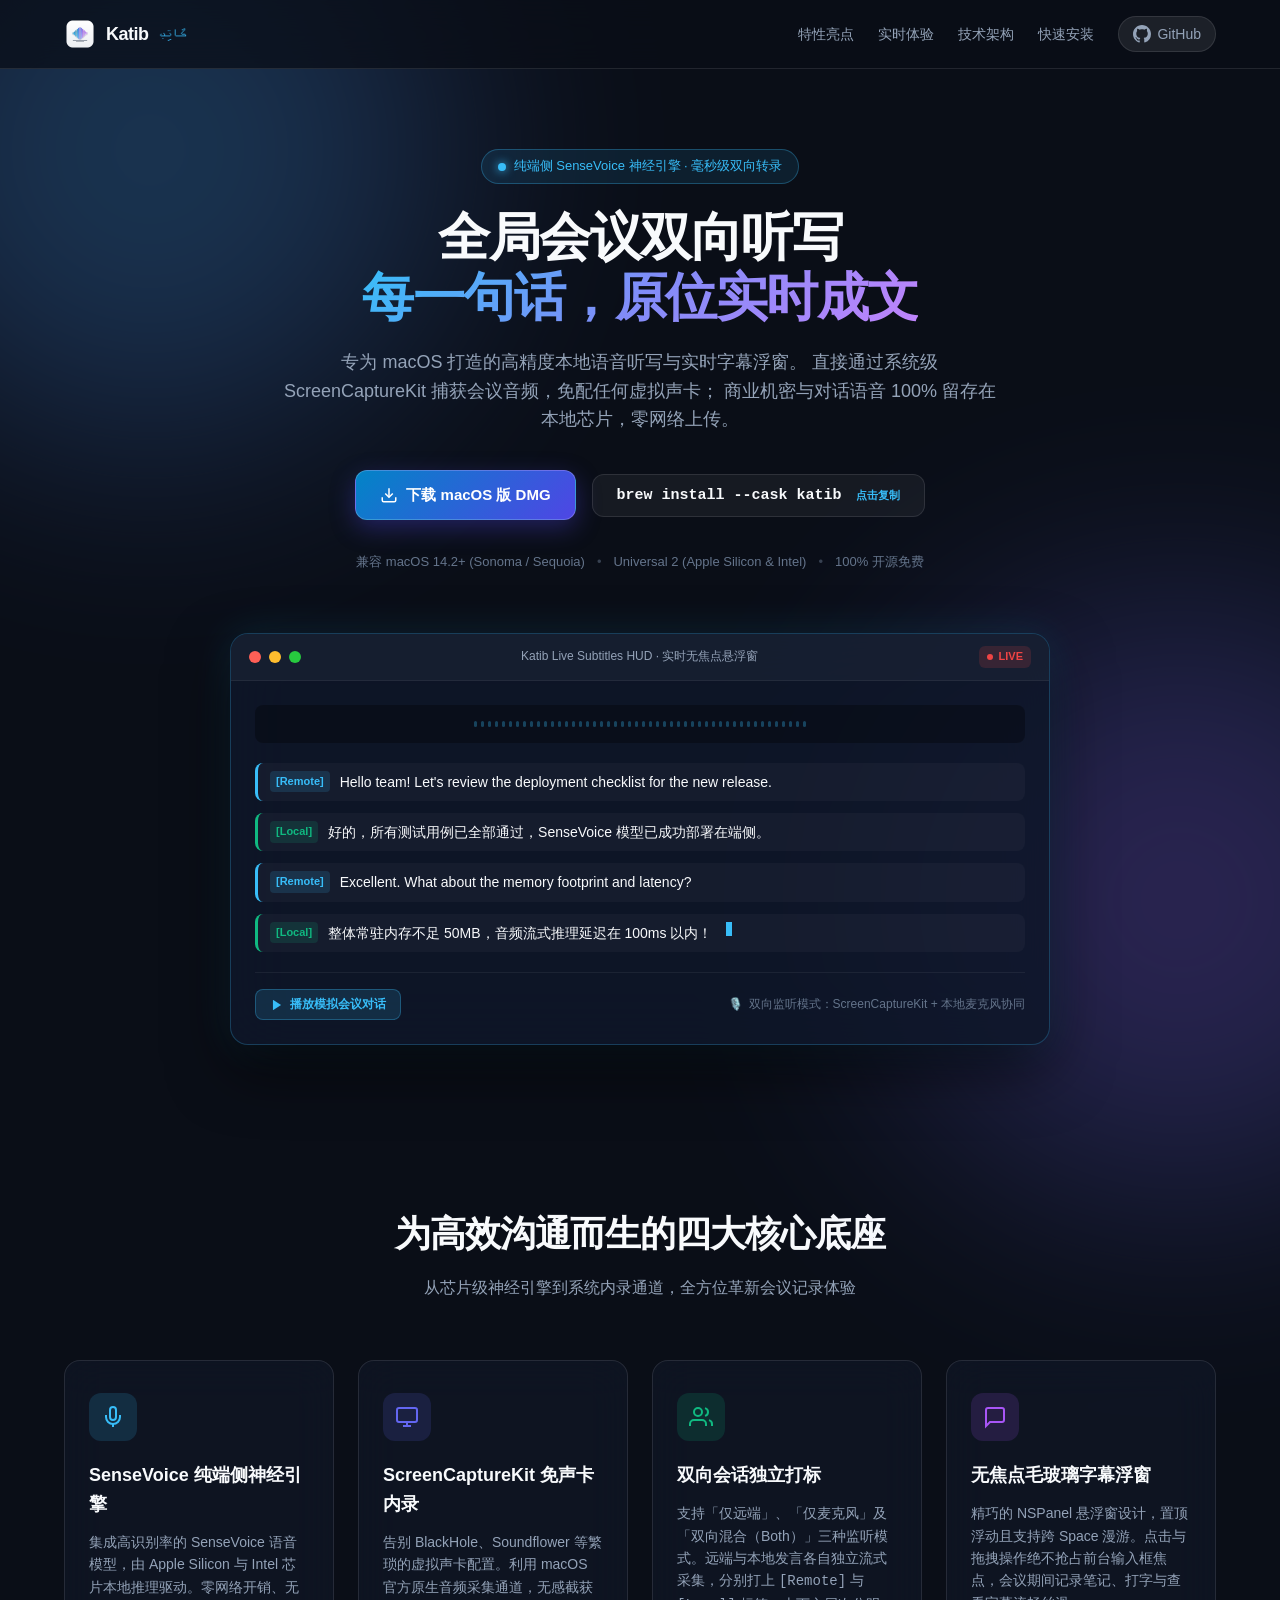
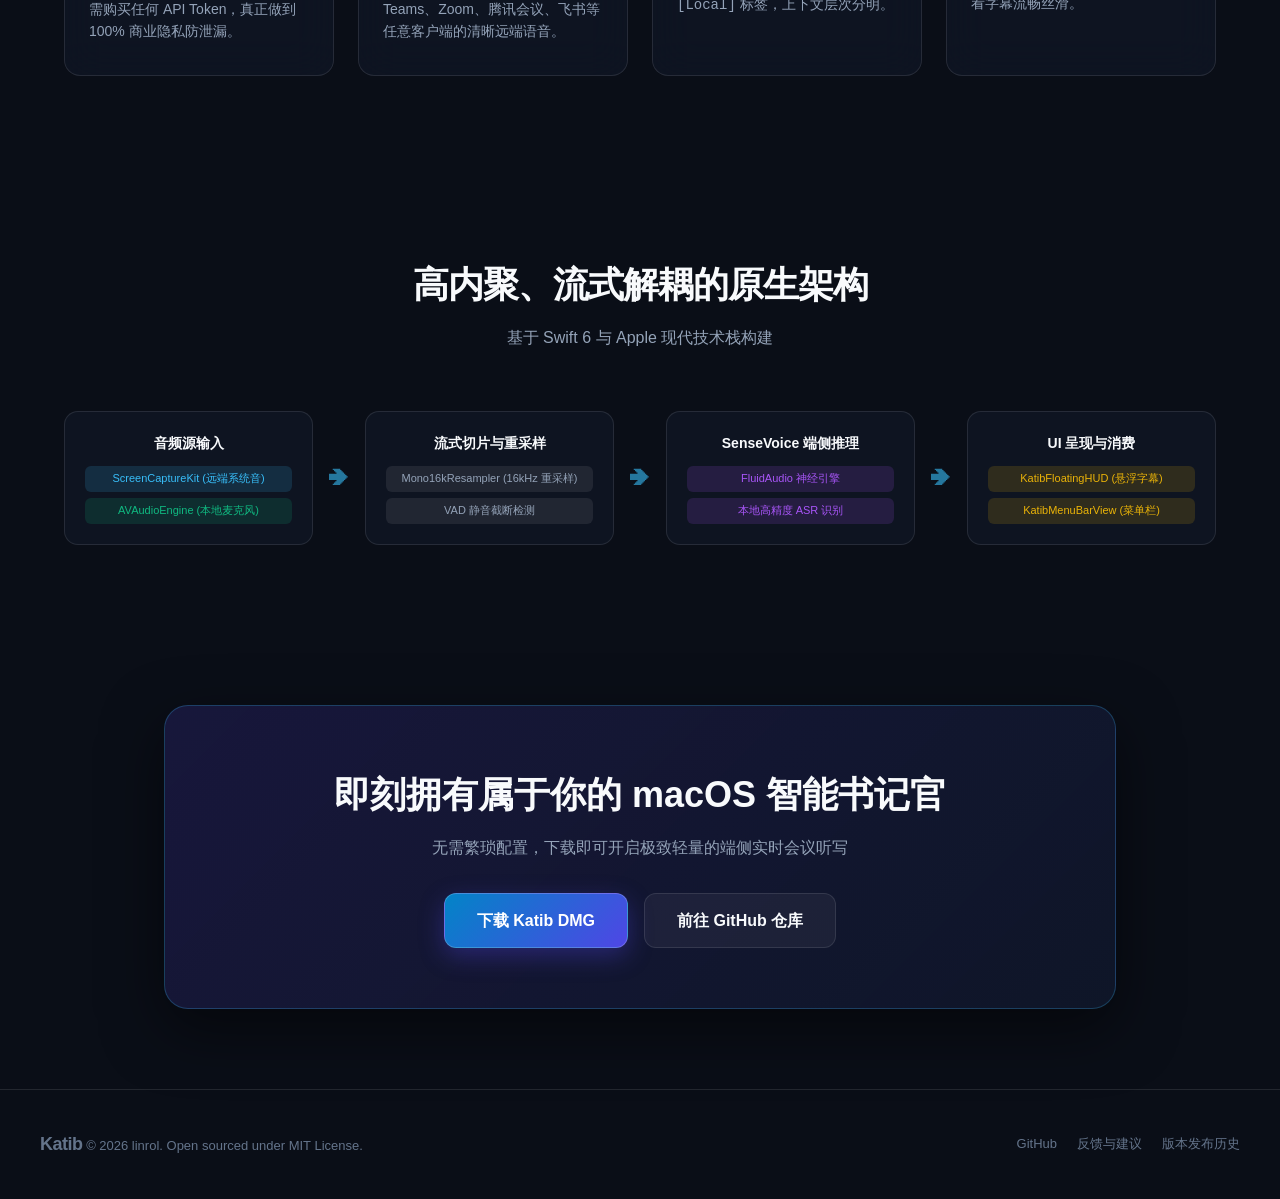
==== docs/index.html @ 668b79b6 "feat: add release and pages CI workflows along with initial documentation and update manager" ====
<!DOCTYPE html>
<html lang="zh-CN">
  <head>
    <meta charset="utf-8" />
    <meta name="viewport" content="width=device-width, initial-scale=1" />
    <title>Katib · 毫秒级端侧双向会议听写与实时字幕 | macOS 极简原生工具</title>
    <meta
      name="description"
      content="Katib (كَاتِب) 是一款专为 macOS 设计的纯端侧离线、全局会议双向实时语音转录与字幕浮窗工具。基于 SenseVoice 本地神经引擎与 ScreenCaptureKit，免虚拟声卡，100% 隐私安全。"
    />
    <meta
      name="keywords"
      content="Katib, macOS字幕, 会议转录, 实时字幕, 语音转文字, SenseVoice, ScreenCaptureKit, 离线听写, 双向录音, 纯端侧AI, Swift开源, 腾讯会议字幕, Teams字幕, Zoom字幕"
    />
    <meta name="author" content="linrol" />
    <meta name="robots" content="index, follow" />
    <link rel="canonical" href="https://linrol.github.io/katib/" />

    <!-- Open Graph / Facebook -->
    <meta property="og:type" content="website" />
    <meta property="og:url" content="https://linrol.github.io/katib/" />
    <meta property="og:title" content="Katib · 毫秒级端侧双向会议听写与实时字幕" />
    <meta
      property="og:description"
      content="专为 macOS 打造的纯端侧离线语音转写工具。ScreenCaptureKit 免声卡内录 + SenseVoice 本地神经引擎，零延迟，100% 隐私安全。"
    />
    <meta property="og:image" content="https://linrol.github.io/katib/assets/app-icon.png" />

    <!-- Twitter -->
    <meta name="twitter:card" content="summary" />
    <meta name="twitter:title" content="Katib · 毫秒级端侧双向会议听写与实时字幕" />
    <meta
      name="twitter:description"
      content="专为 macOS 打造的纯端侧离线语音转写工具。ScreenCaptureKit 免声卡内录 + SenseVoice 本地神经引擎，零延迟，100% 隐私安全。"
    />
    <meta name="twitter:image" content="https://linrol.github.io/katib/assets/app-icon.png" />

    <!-- Theme & Icons -->
    <meta name="theme-color" content="#0b0f19" />
    <link rel="icon" type="image/png" href="assets/favicon.png" />
    <link rel="apple-touch-icon" href="assets/app-icon.png" />

    <link rel="stylesheet" href="styles.css" />
  </head>
  <body>
    <!-- Background Aura Glow -->
    <div class="glow-bg top-left"></div>
    <div class="glow-bg bottom-right"></div>

    <!-- Navigation Bar -->
    <header class="navbar">
      <div class="nav-container">
        <a href="#" class="brand">
          <img src="assets/favicon.png" alt="Katib Logo" class="brand-logo" />
          <span class="brand-name">Katib</span>
          <span class="brand-arabic">كَاتِب</span>
        </a>
        <nav class="nav-links">
          <a href="#features">特性亮点</a>
          <a href="#demo">实时体验</a>
          <a href="#architecture">技术架构</a>
          <a href="#install">快速安装</a>
          <a href="https://github.com/linrol/katib" target="_blank" rel="noopener" class="nav-github">
            <svg width="18" height="18" viewBox="0 0 16 16" fill="currentColor">
              <path d="M8 0C3.58 0 0 3.58 0 8c0 3.54 2.29 6.53 5.47 7.59.4.07.55-.17.55-.38 0-.19-.01-.82-.01-1.49-2.01.37-2.53-.49-2.69-.94-.09-.23-.48-.94-.82-1.13-.28-.15-.68-.52-.01-.53.63-.01 1.08.58 1.23.82.72 1.21 1.87.87 2.33.66.07-.52.28-.87.51-1.07-1.78-.2-3.64-.89-3.64-3.95 0-.87.31-1.59.82-2.15-.08-.2-.36-1.02.08-2.12 0 0 .67-.21 2.2.82.64-.18 1.32-.27 2-.27.68 0 1.36.09 2 .27 1.53-1.04 2.2-.82 2.2-.82.44 1.1.16 1.92.08 2.12.51.56.82 1.27.82 2.15 0 3.07-1.87 3.75-3.65 3.95.29.25.54.73.54 1.48 0 1.07-.01 1.93-.01 2.2 0 .21.15.46.55.38A8.013 8.013 0 0016 8c0-4.42-3.58-8-8-8z"/>
            </svg>
            GitHub
          </a>
        </nav>
      </div>
    </header>

    <!-- Hero Section -->
    <main class="hero">
      <div class="hero-container">
        <div class="badge-pill">
          <span class="badge-dot"></span>
          <span>纯端侧 SenseVoice 神经引擎 · 毫秒级双向转录</span>
        </div>

        <h1 class="hero-title">
          全局会议双向听写<br />
          <span class="gradient-text">每一句话，原位实时成文</span>
        </h1>

        <p class="hero-desc">
          专为 macOS 打造的高精度本地语音听写与实时字幕浮窗。
          直接通过系统级 ScreenCaptureKit 捕获会议音频，免配任何虚拟声卡；
          商业机密与对话语音 100% 留存在本地芯片，零网络上传。
        </p>

        <div class="hero-actions">
          <a href="https://github.com/linrol/katib/releases/latest" id="downloadBtn" class="btn btn-primary">
            <svg width="18" height="18" viewBox="0 0 24 24" fill="none" stroke="currentColor" stroke-width="2">
              <path d="M21 15v4a2 2 0 0 1-2 2H5a2 2 0 0 1-2-2v-4"></path>
              <polyline points="7 10 12 15 17 10"></polyline>
              <line x1="12" y1="15" x2="12" y2="3"></line>
            </svg>
            <span id="downloadBtnText">下载 macOS 版 DMG</span>
          </a>
          <button class="btn btn-secondary" onclick="copyBrewCommand()">
            <code id="brewCmd">brew install --cask katib</code>
            <span class="copy-tip" id="copyTip">点击复制</span>
          </button>
        </div>

        <div class="hero-meta">
          <span>兼容 macOS 14.2+ (Sonoma / Sequoia)</span>
          <span class="dot-separator">•</span>
          <span>Universal 2 (Apple Silicon & Intel)</span>
          <span class="dot-separator">•</span>
          <span>100% 开源免费</span>
        </div>
      </div>

      <!-- Live Floating HUD Visual Demo -->
      <section id="demo" class="demo-section">
        <div class="demo-window">
          <div class="window-titlebar">
            <div class="window-buttons">
              <span class="btn-close"></span>
              <span class="btn-min"></span>
              <span class="btn-max"></span>
            </div>
            <div class="window-title">Katib Live Subtitles HUD · 实时无焦点悬浮窗</div>
            <div class="window-badge">
              <span class="live-dot"></span>
              <span>LIVE</span>
            </div>
          </div>

          <div class="window-body">
            <!-- Simulated Waveform Spectrum -->
            <div class="waveform-bar" id="waveformBar">
              <!-- Dynamically populated or styled bars -->
            </div>

            <!-- Dialogue transcript stream -->
            <div class="subtitles-stream" id="subtitlesStream">
              <div class="sentence-item remote">
                <span class="tag tag-remote">[Remote]</span>
                <span class="text">Hello team! Let's review the deployment checklist for the new release.</span>
              </div>
              <div class="sentence-item local">
                <span class="tag tag-local">[Local]</span>
                <span class="text">好的，所有测试用例已全部通过，SenseVoice 模型已成功部署在端侧。</span>
              </div>
              <div class="sentence-item remote">
                <span class="tag tag-remote">[Remote]</span>
                <span class="text">Excellent. What about the memory footprint and latency?</span>
              </div>
              <div class="sentence-item local active">
                <span class="tag tag-local">[Local]</span>
                <span class="text">整体常驻内存不足 50MB，音频流式推理延迟在 100ms 以内！</span>
                <span class="cursor-blink"></span>
              </div>
            </div>

            <!-- Demo Controller -->
            <div class="demo-control-bar">
              <button class="demo-btn" id="playDemoBtn" onclick="toggleDemoSimulation()">
                <svg width="14" height="14" viewBox="0 0 24 24" fill="currentColor">
                  <polygon points="5 3 19 12 5 21 5 3"></polygon>
                </svg>
                <span id="demoBtnLabel">播放模拟会议对话</span>
              </button>
              <div class="demo-status-text">
                <span class="indicator-icon">🎙️</span>
                <span>双向监听模式：ScreenCaptureKit + 本地麦克风协同</span>
              </div>
            </div>
          </div>
        </div>
      </section>
    </main>

    <!-- Key Features Section -->
    <section id="features" class="features-section">
      <div class="section-container">
        <div class="section-header">
          <h2 class="section-title">为高效沟通而生的四大核心底座</h2>
          <p class="section-subtitle">从芯片级神经引擎到系统内录通道，全方位革新会议记录体验</p>
        </div>

        <div class="features-grid">
          <div class="feature-card">
            <div class="feature-icon-wrapper cyan">
              <svg width="24" height="24" viewBox="0 0 24 24" fill="none" stroke="currentColor" stroke-width="2">
                <path d="M12 2a3 3 0 0 0-3 3v7a3 3 0 0 0 6 0V5a3 3 0 0 0-3-3Z"></path>
                <path d="M19 10v2a7 7 0 0 1-14 0v-2"></path>
                <line x1="12" y1="19" x2="12" y2="22"></line>
              </svg>
            </div>
            <h3>SenseVoice 纯端侧神经引擎</h3>
            <p>
              集成高识别率的 SenseVoice 语音模型，由 Apple Silicon 与 Intel 芯片本地推理驱动。零网络开销、无需购买任何 API Token，真正做到 100% 商业隐私防泄漏。
            </p>
          </div>

          <div class="feature-card">
            <div class="feature-icon-wrapper indigo">
              <svg width="24" height="24" viewBox="0 0 24 24" fill="none" stroke="currentColor" stroke-width="2">
                <rect x="2" y="3" width="20" height="14" rx="2" ry="2"></rect>
                <line x1="8" y1="21" x2="16" y2="21"></line>
                <line x1="12" y1="17" x2="12" y2="21"></line>
              </svg>
            </div>
            <h3>ScreenCaptureKit 免声卡内录</h3>
            <p>
              告别 BlackHole、Soundflower 等繁琐的虚拟声卡配置。利用 macOS 官方原生音频采集通道，无感截获 Teams、Zoom、腾讯会议、飞书等任意客户端的清晰远端语音。
            </p>
          </div>

          <div class="feature-card">
            <div class="feature-icon-wrapper green">
              <svg width="24" height="24" viewBox="0 0 24 24" fill="none" stroke="currentColor" stroke-width="2">
                <path d="M17 21v-2a4 4 0 0 0-4-4H5a4 4 0 0 0-4 4v2"></path>
                <circle cx="9" cy="7" r="4"></circle>
                <path d="M23 21v-2a4 4 0 0 0-3-3.87"></path>
                <path d="M16 3.13a4 4 0 0 1 0 7.75"></path>
              </svg>
            </div>
            <h3>双向会话独立打标</h3>
            <p>
              支持「仅远端」、「仅麦克风」及「双向混合（Both）」三种监听模式。远端与本地发言各自独立流式采集，分别打上 <code>[Remote]</code> 与 <code>[Local]</code> 标签，上下文层次分明。
            </p>
          </div>

          <div class="feature-card">
            <div class="feature-icon-wrapper purple">
              <svg width="24" height="24" viewBox="0 0 24 24" fill="none" stroke="currentColor" stroke-width="2">
                <path d="M21 15a2 2 0 0 1-2 2H7l-4 4V5a2 2 0 0 1 2-2h14a2 2 0 0 1 2 2z"></path>
              </svg>
            </div>
            <h3>无焦点毛玻璃字幕浮窗</h3>
            <p>
              精巧的 NSPanel 悬浮窗设计，置顶浮动且支持跨 Space 漫游。点击与拖拽操作绝不抢占前台输入框焦点，会议期间记录笔记、打字与查看字幕流畅丝滑。
            </p>
          </div>
        </div>
      </div>
    </section>

    <!-- Architecture Section -->
    <section id="architecture" class="arch-section">
      <div class="section-container">
        <div class="section-header">
          <h2 class="section-title">高内聚、流式解耦的原生架构</h2>
          <p class="section-subtitle">基于 Swift 6 与 Apple 现代技术栈构建</p>
        </div>

        <div class="arch-flow">
          <div class="arch-node">
            <div class="node-title">音频源输入</div>
            <div class="node-content">
              <span class="pill blue">ScreenCaptureKit (远端系统音)</span>
              <span class="pill green">AVAudioEngine (本地麦克风)</span>
            </div>
          </div>
          <div class="arch-arrow">➔</div>
          <div class="arch-node">
            <div class="node-title">流式切片与重采样</div>
            <div class="node-content">
              <span class="pill gray">Mono16kResampler (16kHz 重采样)</span>
              <span class="pill gray">VAD 静音截断检测</span>
            </div>
          </div>
          <div class="arch-arrow">➔</div>
          <div class="arch-node">
            <div class="node-title">SenseVoice 端侧推理</div>
            <div class="node-content">
              <span class="pill purple">FluidAudio 神经引擎</span>
              <span class="pill purple">本地高精度 ASR 识别</span>
            </div>
          </div>
          <div class="arch-arrow">➔</div>
          <div class="arch-node">
            <div class="node-title">UI 呈现与消费</div>
            <div class="node-content">
              <span class="pill yellow">KatibFloatingHUD (悬浮字幕)</span>
              <span class="pill yellow">KatibMenuBarView (菜单栏)</span>
            </div>
          </div>
        </div>
      </div>
    </section>

    <!-- Installation CTA Section -->
    <section id="install" class="install-section">
      <div class="section-container">
        <div class="cta-box">
          <h2>即刻拥有属于你的 macOS 智能书记官</h2>
          <p>无需繁琐配置，下载即可开启极致轻量的端侧实时会议听写</p>
          <div class="cta-buttons">
            <a href="https://github.com/linrol/katib/releases/latest" class="btn btn-primary btn-large">
              下载 Katib DMG
            </a>
            <a href="https://github.com/linrol/katib" target="_blank" rel="noopener" class="btn btn-secondary btn-large">
              前往 GitHub 仓库
            </a>
          </div>
        </div>
      </div>
    </section>

    <!-- Footer -->
    <footer class="footer">
      <div class="footer-container">
        <div class="footer-left">
          <span class="brand-name">Katib</span>
          <span class="copyright">© 2026 linrol. Open sourced under MIT License.</span>
        </div>
        <div class="footer-links">
          <a href="https://github.com/linrol/katib">GitHub</a>
          <a href="https://github.com/linrol/katib/issues">反馈与建议</a>
          <a href="https://github.com/linrol/katib/releases">版本发布历史</a>
        </div>
      </div>
    </footer>

    <script src="app.js"></script>
  </body>
</html>
---- docs/styles.css ----
/* --- CSS RESET & BASE --- */
*, *::before, *::after {
  box-sizing: border-box;
  margin: 0;
  padding: 0;
}

:root {
  --bg-primary: #0a0e17;
  --bg-secondary: #111827;
  --bg-card: rgba(17, 24, 39, 0.7);
  --border-color: rgba(255, 255, 255, 0.1);
  --border-glow: rgba(56, 189, 248, 0.25);
  
  --text-primary: #f8fafc;
  --text-secondary: #94a3b8;
  --text-muted: #64748b;
  
  --accent-cyan: #38bdf8;
  --accent-blue: #3b82f6;
  --accent-indigo: #6366f1;
  --accent-purple: #a855f7;
  --accent-green: #10b981;

  --font-family: -apple-system, BlinkMacSystemFont, "SF Pro Display", "SF Pro Text", "Helvetica Neue", sans-serif;
}

html {
  scroll-behavior: smooth;
  font-family: var(--font-family);
  background-color: var(--bg-primary);
  color: var(--text-primary);
  line-height: 1.6;
  -webkit-font-smoothing: antialiased;
}

body {
  position: relative;
  overflow-x: hidden;
  min-height: 100vh;
}

/* Background Ambient Glows */
.glow-bg {
  position: absolute;
  width: 600px;
  height: 600px;
  border-radius: 50%;
  filter: blur(120px);
  opacity: 0.25;
  pointer-events: none;
  z-index: 0;
}
.glow-bg.top-left {
  top: -150px;
  left: -150px;
  background: radial-gradient(circle, var(--accent-cyan), var(--accent-indigo));
}
.glow-bg.bottom-right {
  top: 600px;
  right: -200px;
  background: radial-gradient(circle, var(--accent-purple), var(--accent-blue));
}

/* Navbar */
.navbar {
  position: sticky;
  top: 0;
  z-index: 100;
  backdrop-filter: blur(20px);
  -webkit-backdrop-filter: blur(20px);
  background: rgba(10, 14, 23, 0.75);
  border-bottom: 1px solid var(--border-color);
}
.nav-container {
  max-width: 1200px;
  margin: 0 auto;
  padding: 16px 24px;
  display: flex;
  justify-content: space-between;
  align-items: center;
}
.brand {
  display: flex;
  align-items: center;
  gap: 10px;
  text-decoration: none;
  color: var(--text-primary);
}
.brand-logo {
  width: 32px;
  height: 32px;
  border-radius: 8px;
}
.brand-name {
  font-size: 18px;
  font-weight: 700;
  letter-spacing: -0.5px;
}
.brand-arabic {
  font-size: 14px;
  color: var(--accent-cyan);
  opacity: 0.9;
}
.nav-links {
  display: flex;
  align-items: center;
  gap: 24px;
}
.nav-links a {
  color: var(--text-secondary);
  text-decoration: none;
  font-size: 14px;
  font-weight: 500;
  transition: color 0.2s ease;
}
.nav-links a:hover {
  color: var(--text-primary);
}
.nav-github {
  display: inline-flex;
  align-items: center;
  gap: 6px;
  padding: 6px 14px;
  background: rgba(255, 255, 255, 0.08);
  border: 1px solid var(--border-color);
  border-radius: 20px;
}
.nav-github:hover {
  background: rgba(255, 255, 255, 0.15);
}

/* Hero Section */
.hero {
  position: relative;
  z-index: 1;
  max-width: 1100px;
  margin: 0 auto;
  padding: 80px 24px 60px;
  text-align: center;
}
.badge-pill {
  display: inline-flex;
  align-items: center;
  gap: 8px;
  padding: 6px 16px;
  background: rgba(56, 189, 248, 0.1);
  border: 1px solid rgba(56, 189, 248, 0.3);
  border-radius: 9999px;
  font-size: 13px;
  color: var(--accent-cyan);
  margin-bottom: 24px;
}
.badge-dot {
  width: 8px;
  height: 8px;
  border-radius: 50%;
  background: var(--accent-cyan);
  box-shadow: 0 0 10px var(--accent-cyan);
  animation: pulse 2s infinite ease-in-out;
}
@keyframes pulse {
  0%, 100% { opacity: 0.6; transform: scale(0.9); }
  50% { opacity: 1; transform: scale(1.2); }
}

.hero-title {
  font-size: 52px;
  line-height: 1.15;
  font-weight: 800;
  letter-spacing: -1.5px;
  margin-bottom: 20px;
}
.gradient-text {
  background: linear-gradient(135deg, #38bdf8 0%, #818cf8 50%, #c084fc 100%);
  -webkit-background-clip: text;
  -webkit-text-fill-color: transparent;
}
.hero-desc {
  max-width: 720px;
  margin: 0 auto 36px;
  font-size: 18px;
  color: var(--text-secondary);
  line-height: 1.6;
}

.hero-actions {
  display: flex;
  justify-content: center;
  align-items: center;
  gap: 16px;
  margin-bottom: 32px;
  flex-wrap: wrap;
}
.btn {
  display: inline-flex;
  align-items: center;
  justify-content: center;
  gap: 8px;
  padding: 12px 24px;
  border-radius: 12px;
  font-size: 15px;
  font-weight: 600;
  text-decoration: none;
  cursor: pointer;
  transition: all 0.2s cubic-bezier(0.16, 1, 0.3, 1);
}
.btn-primary {
  background: linear-gradient(135deg, #0284c7, #4f46e5);
  color: #fff;
  border: 1px solid rgba(255, 255, 255, 0.2);
  box-shadow: 0 8px 24px rgba(79, 70, 229, 0.35);
}
.btn-primary:hover {
  transform: translateY(-2px);
  box-shadow: 0 12px 30px rgba(79, 70, 229, 0.45);
}
.btn-secondary {
  background: rgba(255, 255, 255, 0.05);
  color: var(--text-primary);
  border: 1px solid var(--border-color);
  position: relative;
}
.btn-secondary:hover {
  background: rgba(255, 255, 255, 0.1);
  border-color: rgba(255, 255, 255, 0.25);
}
.copy-tip {
  font-size: 11px;
  color: var(--accent-cyan);
  margin-left: 6px;
}

.hero-meta {
  display: flex;
  justify-content: center;
  align-items: center;
  gap: 12px;
  font-size: 13px;
  color: var(--text-muted);
}
.dot-separator {
  opacity: 0.5;
}

/* Demo Simulation Window */
.demo-section {
  margin-top: 60px;
}
.demo-window {
  max-width: 820px;
  margin: 0 auto;
  background: rgba(15, 23, 42, 0.85);
  backdrop-filter: blur(30px);
  -webkit-backdrop-filter: blur(30px);
  border: 1px solid var(--border-glow);
  border-radius: 18px;
  box-shadow: 0 24px 60px rgba(0, 0, 0, 0.6), 0 0 40px rgba(56, 189, 248, 0.15);
  overflow: hidden;
  text-align: left;
}
.window-titlebar {
  background: rgba(30, 41, 59, 0.5);
  padding: 12px 18px;
  display: flex;
  align-items: center;
  border-bottom: 1px solid rgba(255, 255, 255, 0.06);
}
.window-buttons {
  display: flex;
  gap: 8px;
}
.window-buttons span {
  width: 12px;
  height: 12px;
  border-radius: 50%;
}
.btn-close { background: #ff5f56; }
.btn-min { background: #ffbd2e; }
.btn-max { background: #27c93f; }

.window-title {
  flex: 1;
  text-align: center;
  font-size: 12px;
  font-weight: 500;
  color: var(--text-secondary);
}
.window-badge {
  display: inline-flex;
  align-items: center;
  gap: 6px;
  background: rgba(239, 68, 68, 0.15);
  color: #ef4444;
  font-size: 11px;
  font-weight: 700;
  padding: 2px 8px;
  border-radius: 6px;
}
.live-dot {
  width: 6px;
  height: 6px;
  background: #ef4444;
  border-radius: 50%;
  animation: pulse 1s infinite alternate;
}

.window-body {
  padding: 24px;
}
.waveform-bar {
  height: 38px;
  display: flex;
  align-items: center;
  justify-content: center;
  gap: 4px;
  margin-bottom: 20px;
  background: rgba(0, 0, 0, 0.3);
  border-radius: 8px;
  padding: 4px 12px;
}
.wave-column {
  width: 3px;
  height: 8px;
  background: var(--accent-cyan);
  border-radius: 2px;
  transition: height 0.15s ease;
}

.subtitles-stream {
  display: flex;
  flex-direction: column;
  gap: 12px;
  min-height: 170px;
}
.sentence-item {
  display: flex;
  align-items: flex-start;
  gap: 10px;
  padding: 8px 12px;
  border-radius: 8px;
  background: rgba(255, 255, 255, 0.03);
  font-size: 14px;
  transition: all 0.3s ease;
}
.sentence-item.remote {
  border-left: 3px solid var(--accent-cyan);
}
.sentence-item.local {
  border-left: 3px solid var(--accent-green);
}
.tag {
  font-weight: 700;
  font-size: 11px;
  padding: 2px 6px;
  border-radius: 4px;
}
.tag-remote {
  color: var(--accent-cyan);
  background: rgba(56, 189, 248, 0.15);
}
.tag-local {
  color: var(--accent-green);
  background: rgba(16, 185, 129, 0.15);
}
.cursor-blink {
  display: inline-block;
  width: 6px;
  height: 14px;
  background: var(--accent-cyan);
  margin-left: 4px;
  vertical-align: middle;
  animation: cursor 0.8s infinite;
}
@keyframes cursor {
  0%, 100% { opacity: 1; }
  50% { opacity: 0; }
}

.demo-control-bar {
  margin-top: 20px;
  padding-top: 16px;
  border-top: 1px solid rgba(255, 255, 255, 0.06);
  display: flex;
  justify-content: space-between;
  align-items: center;
  flex-wrap: wrap;
  gap: 12px;
}
.demo-btn {
  display: inline-flex;
  align-items: center;
  gap: 6px;
  padding: 6px 14px;
  border-radius: 8px;
  background: rgba(56, 189, 248, 0.15);
  color: var(--accent-cyan);
  border: 1px solid rgba(56, 189, 248, 0.3);
  font-size: 12px;
  font-weight: 600;
  cursor: pointer;
  transition: all 0.2s ease;
}
.demo-btn:hover {
  background: rgba(56, 189, 248, 0.25);
}
.demo-status-text {
  font-size: 12px;
  color: var(--text-muted);
  display: flex;
  align-items: center;
  gap: 6px;
}

/* Features Grid */
.features-section {
  padding: 100px 24px;
  max-width: 1200px;
  margin: 0 auto;
}
.section-header {
  text-align: center;
  margin-bottom: 60px;
}
.section-title {
  font-size: 36px;
  font-weight: 700;
  letter-spacing: -1px;
  margin-bottom: 12px;
}
.section-subtitle {
  font-size: 16px;
  color: var(--text-secondary);
}

.features-grid {
  display: grid;
  grid-template-columns: repeat(auto-fit, minmax(260px, 1fr));
  gap: 24px;
}
.feature-card {
  background: var(--bg-card);
  backdrop-filter: blur(20px);
  -webkit-backdrop-filter: blur(20px);
  border: 1px solid var(--border-color);
  border-radius: 16px;
  padding: 32px 24px;
  transition: all 0.3s cubic-bezier(0.16, 1, 0.3, 1);
}
.feature-card:hover {
  transform: translateY(-4px);
  border-color: rgba(56, 189, 248, 0.4);
  box-shadow: 0 16px 36px rgba(0, 0, 0, 0.4);
}
.feature-icon-wrapper {
  width: 48px;
  height: 48px;
  border-radius: 12px;
  display: flex;
  align-items: center;
  justify-content: center;
  margin-bottom: 20px;
}
.feature-icon-wrapper.cyan { background: rgba(56, 189, 248, 0.15); color: var(--accent-cyan); }
.feature-icon-wrapper.indigo { background: rgba(99, 102, 241, 0.15); color: var(--accent-indigo); }
.feature-icon-wrapper.green { background: rgba(16, 185, 129, 0.15); color: var(--accent-green); }
.feature-icon-wrapper.purple { background: rgba(168, 85, 247, 0.15); color: var(--accent-purple); }

.feature-card h3 {
  font-size: 18px;
  font-weight: 600;
  margin-bottom: 12px;
}
.feature-card p {
  font-size: 14px;
  color: var(--text-secondary);
  line-height: 1.6;
}

/* Architecture Flow */
.arch-section {
  padding: 80px 24px;
  max-width: 1200px;
  margin: 0 auto;
}
.arch-flow {
  display: flex;
  align-items: center;
  justify-content: space-between;
  gap: 16px;
  flex-wrap: wrap;
  margin-top: 40px;
}
.arch-node {
  flex: 1;
  min-width: 200px;
  background: var(--bg-card);
  border: 1px solid var(--border-color);
  border-radius: 14px;
  padding: 20px;
  text-align: center;
}
.node-title {
  font-size: 14px;
  font-weight: 700;
  margin-bottom: 12px;
  color: var(--text-primary);
}
.node-content {
  display: flex;
  flex-direction: column;
  gap: 6px;
}
.pill {
  font-size: 11px;
  padding: 4px 8px;
  border-radius: 6px;
  font-weight: 500;
}
.pill.blue { background: rgba(56, 189, 248, 0.15); color: var(--accent-cyan); }
.pill.green { background: rgba(16, 185, 129, 0.15); color: var(--accent-green); }
.pill.gray { background: rgba(255, 255, 255, 0.08); color: var(--text-secondary); }
.pill.purple { background: rgba(168, 85, 247, 0.15); color: var(--accent-purple); }
.pill.yellow { background: rgba(234, 179, 8, 0.15); color: #eab308; }
.arch-arrow {
  color: var(--accent-cyan);
  font-size: 20px;
  opacity: 0.6;
}

/* Installation CTA */
.install-section {
  padding: 80px 24px;
  max-width: 1000px;
  margin: 0 auto;
}
.cta-box {
  background: linear-gradient(135deg, rgba(30, 27, 75, 0.7), rgba(15, 23, 42, 0.9));
  border: 1px solid var(--border-glow);
  border-radius: 24px;
  padding: 60px 32px;
  text-align: center;
  box-shadow: 0 20px 60px rgba(0, 0, 0, 0.5);
}
.cta-box h2 {
  font-size: 36px;
  font-weight: 800;
  margin-bottom: 12px;
}
.cta-box p {
  color: var(--text-secondary);
  font-size: 16px;
  margin-bottom: 32px;
}
.cta-buttons {
  display: flex;
  justify-content: center;
  gap: 16px;
  flex-wrap: wrap;
}
.btn-large {
  padding: 14px 32px;
  font-size: 16px;
}

/* Footer */
.footer {
  border-top: 1px solid var(--border-color);
  padding: 40px 24px;
  font-size: 13px;
  color: var(--text-muted);
}
.footer-container {
  max-width: 1200px;
  margin: 0 auto;
  display: flex;
  justify-content: space-between;
  align-items: center;
  flex-wrap: wrap;
  gap: 16px;
}
.footer-links {
  display: flex;
  gap: 20px;
}
.footer-links a {
  color: var(--text-muted);
  text-decoration: none;
  transition: color 0.2s ease;
}
.footer-links a:hover {
  color: var(--text-primary);
}

/* Responsive */
@media (max-width: 768px) {
  .hero-title { font-size: 36px; }
  .arch-arrow { display: none; }
  .arch-flow { flex-direction: column; }
}
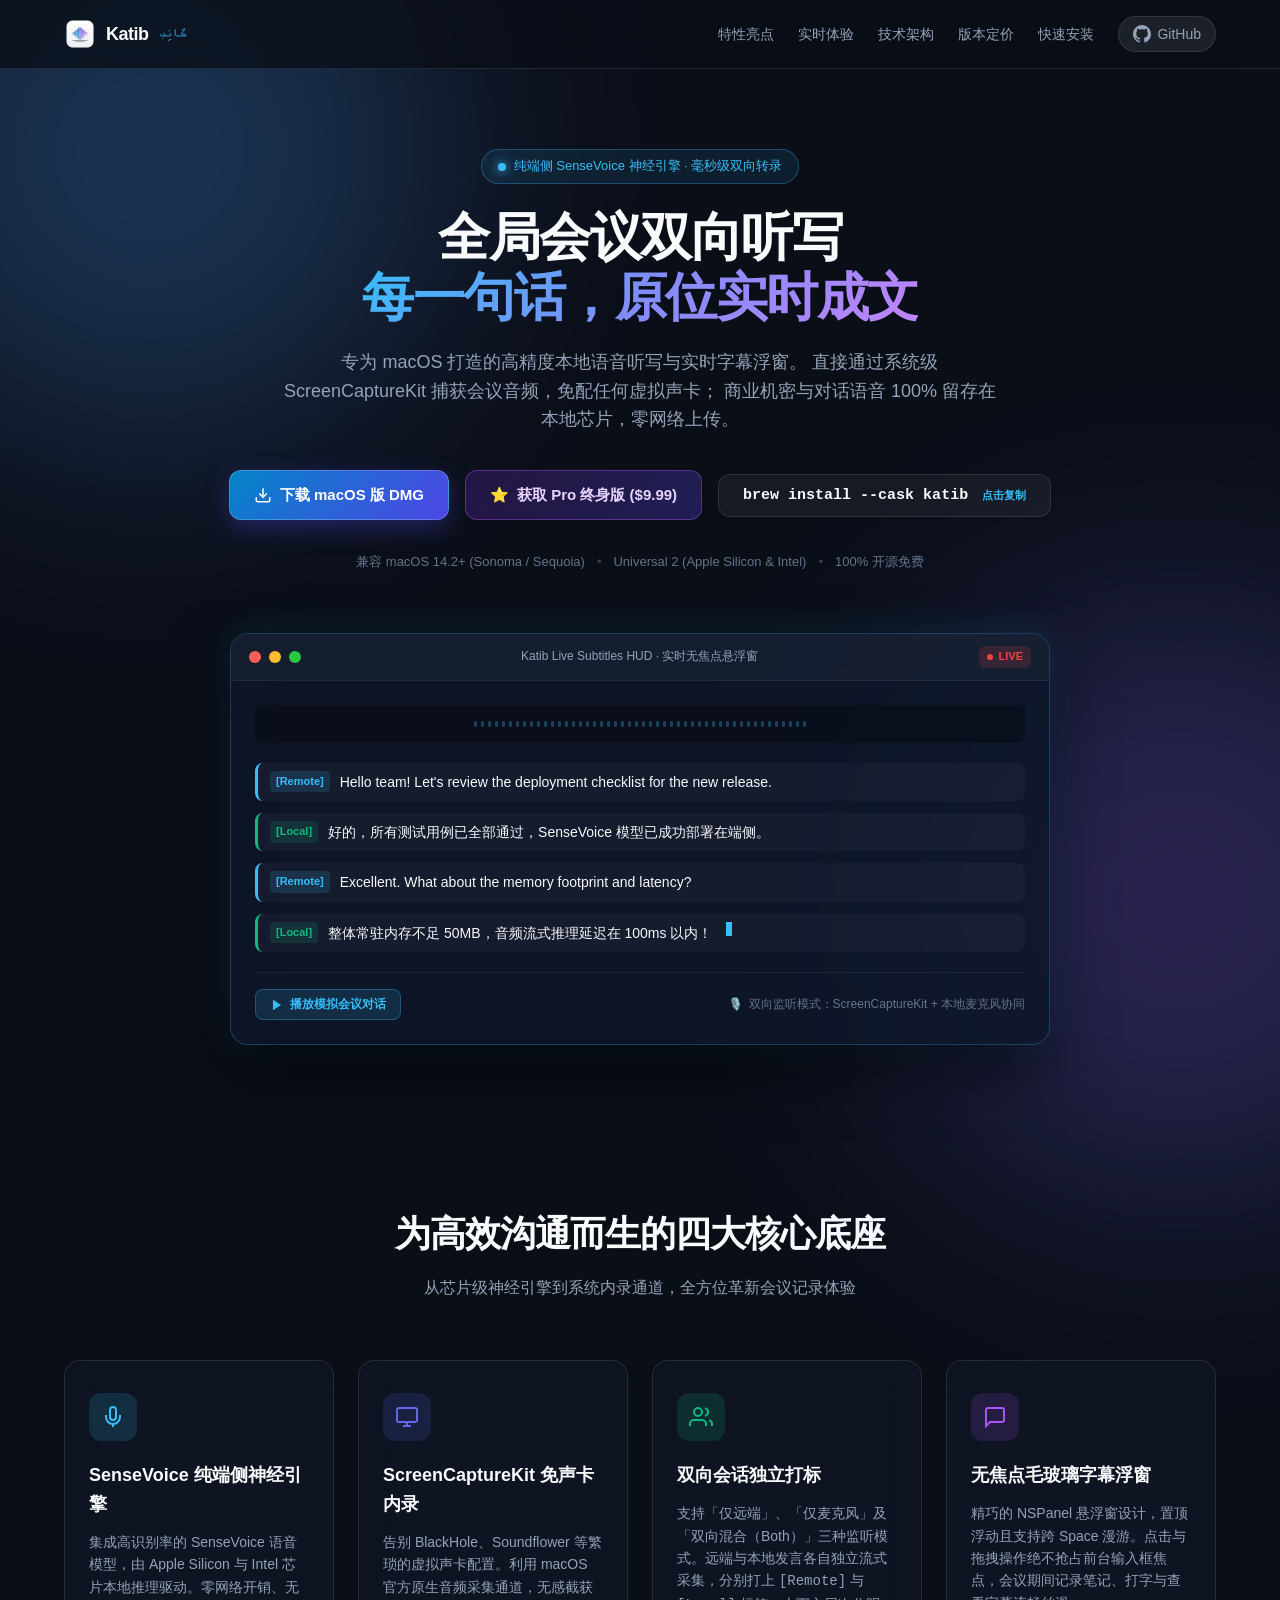
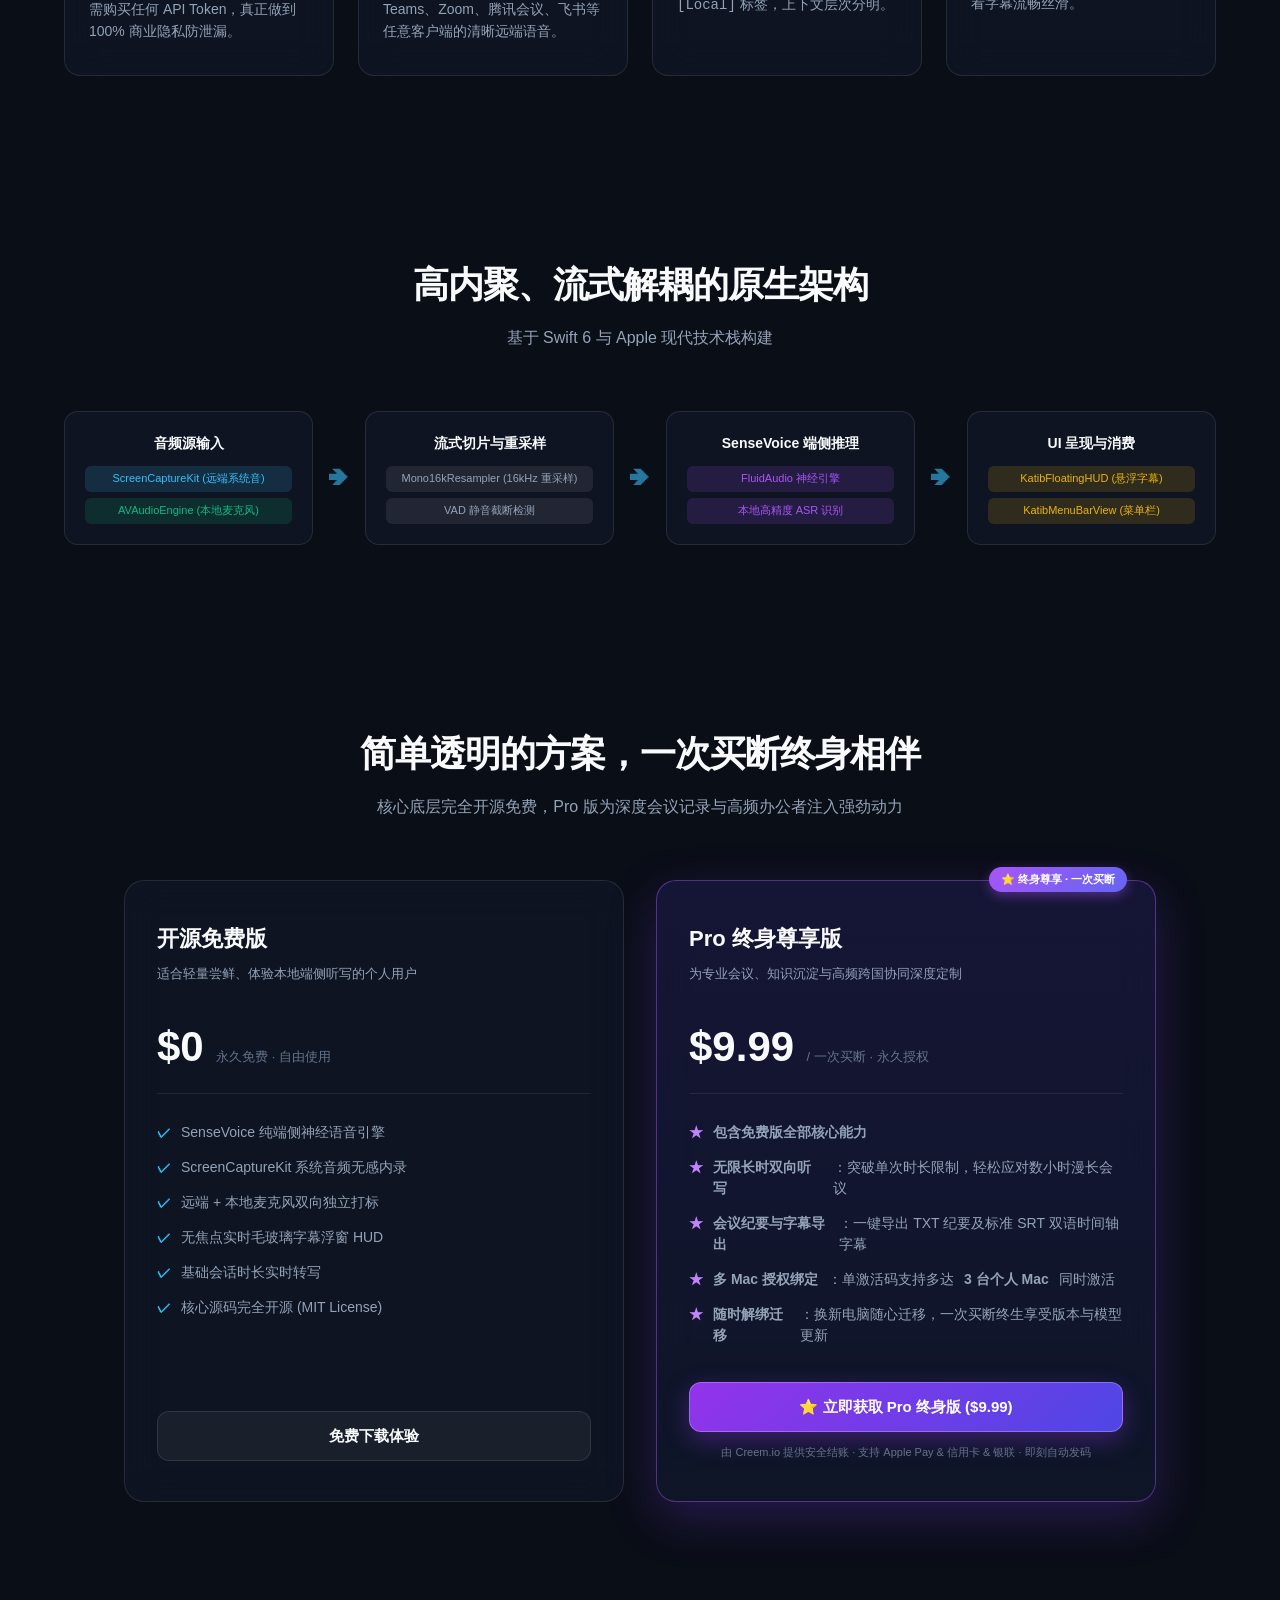
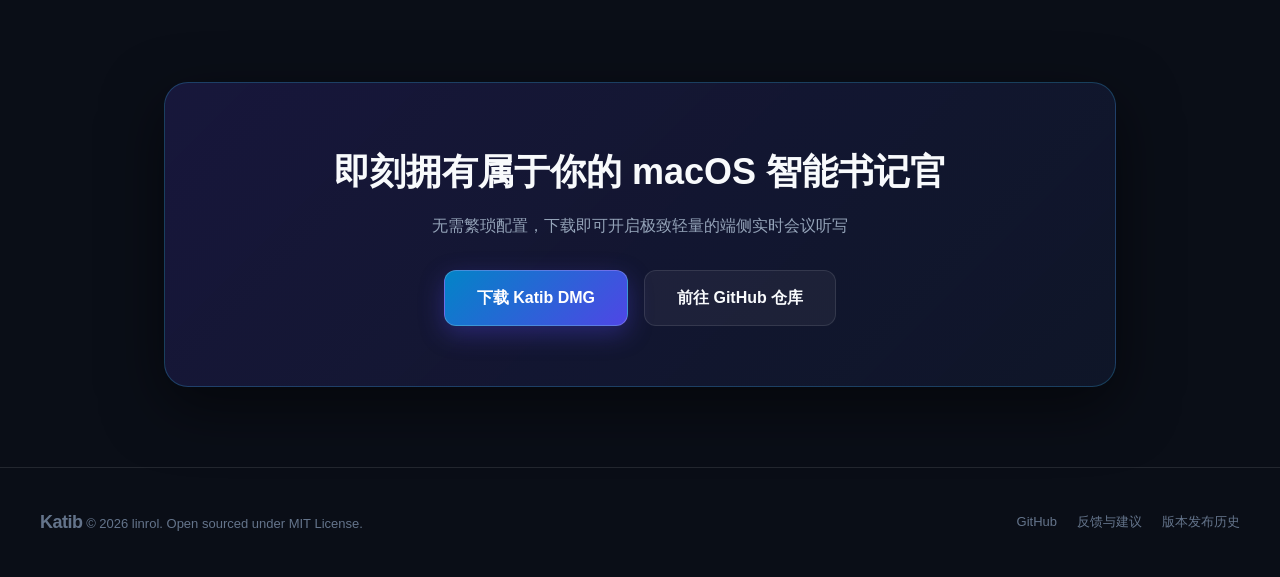
==== commit d590c117: "feat(pro): integrate Creem Pro licensing, update READMEs and docs landing page" ====
--- a/docs/index.html
+++ b/docs/index.html
@@ -59,6 +59,7 @@
           <a href="#features">特性亮点</a>
           <a href="#demo">实时体验</a>
           <a href="#architecture">技术架构</a>
+          <a href="#pricing">版本定价</a>
           <a href="#install">快速安装</a>
           <a href="https://github.com/linrol/katib" target="_blank" rel="noopener" class="nav-github">
             <svg width="18" height="18" viewBox="0 0 16 16" fill="currentColor">
@@ -97,6 +98,10 @@
               <line x1="12" y1="15" x2="12" y2="3"></line>
             </svg>
             <span id="downloadBtnText">下载 macOS 版 DMG</span>
+          </a>
+          <a href="https://www.creem.io/payment/prod_7QcjNL9GaMP6RCGo3NNENp" target="_blank" rel="noopener" class="btn btn-pro-hero">
+            <span>⭐️</span>
+            <span>获取 Pro 终身版 ($9.99)</span>
           </a>
           <button class="btn btn-secondary" onclick="copyBrewCommand()">
             <code id="brewCmd">brew install --cask katib</code>
@@ -280,6 +285,65 @@
               <span class="pill yellow">KatibFloatingHUD (悬浮字幕)</span>
               <span class="pill yellow">KatibMenuBarView (菜单栏)</span>
             </div>
+          </div>
+        </div>
+      </div>
+    </section>
+
+    <!-- Pricing Section -->
+    <section id="pricing" class="pricing-section">
+      <div class="section-container">
+        <div class="section-header">
+          <h2 class="section-title">简单透明的方案，一次买断终身相伴</h2>
+          <p class="section-subtitle">核心底层完全开源免费，Pro 版为深度会议记录与高频办公者注入强劲动力</p>
+        </div>
+
+        <div class="pricing-grid">
+          <!-- Free Plan -->
+          <div class="pricing-card">
+            <div class="pricing-header">
+              <h3 class="pricing-plan-title">开源免费版</h3>
+              <p class="pricing-plan-desc">适合轻量尝鲜、体验本地端侧听写的个人用户</p>
+            </div>
+            <div class="pricing-price-box">
+              <div class="pricing-price">$0</div>
+              <span class="pricing-price-sub">永久免费 · 自由使用</span>
+            </div>
+            <ul class="pricing-features">
+              <li><span class="check-icon">✓</span> SenseVoice 纯端侧神经语音引擎</li>
+              <li><span class="check-icon">✓</span> ScreenCaptureKit 系统音频无感内录</li>
+              <li><span class="check-icon">✓</span> 远端 + 本地麦克风双向独立打标</li>
+              <li><span class="check-icon">✓</span> 无焦点实时毛玻璃字幕浮窗 HUD</li>
+              <li><span class="check-icon">✓</span> 基础会话时长实时转写</li>
+              <li><span class="check-icon">✓</span> 核心源码完全开源 (MIT License)</li>
+            </ul>
+            <a href="https://github.com/linrol/katib/releases/latest" class="btn btn-secondary btn-full">
+              免费下载体验
+            </a>
+          </div>
+
+          <!-- Pro Plan -->
+          <div class="pricing-card featured">
+            <div class="pricing-tag">⭐️ 终身尊享 · 一次买断</div>
+            <div class="pricing-header">
+              <h3 class="pricing-plan-title">Pro 终身尊享版</h3>
+              <p class="pricing-plan-desc">为专业会议、知识沉淀与高频跨国协同深度定制</p>
+            </div>
+            <div class="pricing-price-box">
+              <div class="pricing-price">$9.99</div>
+              <span class="pricing-price-sub">/ 一次买断 · 永久授权</span>
+            </div>
+            <ul class="pricing-features">
+              <li><span class="check-icon pro">★</span> <strong>包含免费版全部核心能力</strong></li>
+              <li><span class="check-icon pro">★</span> <strong>无限长时双向听写</strong>：突破单次时长限制，轻松应对数小时漫长会议</li>
+              <li><span class="check-icon pro">★</span> <strong>会议纪要与字幕导出</strong>：一键导出 TXT 纪要及标准 SRT 双语时间轴字幕</li>
+              <li><span class="check-icon pro">★</span> <strong>多 Mac 授权绑定</strong>：单激活码支持多达 <strong>3 台个人 Mac</strong> 同时激活</li>
+              <li><span class="check-icon pro">★</span> <strong>随时解绑迁移</strong>：换新电脑随心迁移，一次买断终生享受版本与模型更新</li>
+            </ul>
+            <a href="https://www.creem.io/payment/prod_7QcjNL9GaMP6RCGo3NNENp" target="_blank" rel="noopener" class="btn btn-pro btn-full">
+              ⭐️ 立即获取 Pro 终身版 ($9.99)
+            </a>
+            <div class="pricing-note">由 Creem.io 提供安全结账 · 支持 Apple Pay & 信用卡 & 银联 · 即刻自动发码</div>
           </div>
         </div>
       </div>
--- a/docs/styles.css
+++ b/docs/styles.css
@@ -563,6 +563,135 @@
   font-size: 16px;
 }
 
+/* Pricing Section */
+.pricing-section {
+  padding: 100px 24px;
+  max-width: 1080px;
+  margin: 0 auto;
+}
+.pricing-grid {
+  display: grid;
+  grid-template-columns: repeat(auto-fit, minmax(320px, 1fr));
+  gap: 32px;
+  align-items: stretch;
+  margin-top: 40px;
+}
+.pricing-card {
+  background: var(--bg-card);
+  backdrop-filter: blur(20px);
+  -webkit-backdrop-filter: blur(20px);
+  border: 1px solid var(--border-color);
+  border-radius: 20px;
+  padding: 40px 32px;
+  display: flex;
+  flex-direction: column;
+  position: relative;
+  transition: all 0.3s cubic-bezier(0.16, 1, 0.3, 1);
+}
+.pricing-card:hover {
+  transform: translateY(-4px);
+  box-shadow: 0 20px 40px rgba(0, 0, 0, 0.4);
+}
+.pricing-card.featured {
+  border: 1px solid rgba(168, 85, 247, 0.45);
+  background: linear-gradient(180deg, rgba(30, 27, 75, 0.6) 0%, rgba(15, 23, 42, 0.85) 100%);
+  box-shadow: 0 16px 48px rgba(124, 58, 237, 0.25);
+}
+.pricing-tag {
+  position: absolute;
+  top: -14px;
+  right: 28px;
+  background: linear-gradient(135deg, #a855f7, #6366f1);
+  color: #fff;
+  font-size: 11px;
+  font-weight: 700;
+  padding: 4px 12px;
+  border-radius: 9999px;
+  box-shadow: 0 4px 12px rgba(168, 85, 247, 0.4);
+}
+.pricing-plan-title {
+  font-size: 22px;
+  font-weight: 700;
+  margin-bottom: 8px;
+}
+.pricing-plan-desc {
+  font-size: 13px;
+  color: var(--text-secondary);
+  min-height: 38px;
+}
+.pricing-price-box {
+  margin: 24px 0 28px;
+  padding-bottom: 24px;
+  border-bottom: 1px solid rgba(255, 255, 255, 0.08);
+}
+.pricing-price {
+  font-size: 42px;
+  font-weight: 800;
+  color: var(--text-primary);
+  line-height: 1;
+  display: inline-block;
+}
+.pricing-price-sub {
+  font-size: 13px;
+  color: var(--text-muted);
+  margin-left: 8px;
+}
+.pricing-features {
+  list-style: none;
+  display: flex;
+  flex-direction: column;
+  gap: 14px;
+  font-size: 14px;
+  color: var(--text-secondary);
+  margin-bottom: 36px;
+  flex: 1;
+}
+.pricing-features li {
+  display: flex;
+  align-items: flex-start;
+  gap: 10px;
+  line-height: 1.5;
+}
+.check-icon {
+  color: var(--accent-cyan);
+  font-weight: 700;
+}
+.check-icon.pro {
+  color: #c084fc;
+}
+.btn-full {
+  width: 100%;
+}
+.btn-pro {
+  background: linear-gradient(135deg, #9333ea, #4f46e5);
+  color: #fff;
+  border: 1px solid rgba(255, 255, 255, 0.25);
+  box-shadow: 0 8px 24px rgba(147, 51, 234, 0.35);
+}
+.btn-pro:hover {
+  transform: translateY(-2px);
+  box-shadow: 0 12px 30px rgba(147, 51, 234, 0.5);
+  color: #fff;
+}
+.btn-pro-hero {
+  background: linear-gradient(135deg, rgba(147, 51, 234, 0.2), rgba(79, 70, 229, 0.3));
+  color: #e9d5ff;
+  border: 1px solid rgba(168, 85, 247, 0.4);
+}
+.btn-pro-hero:hover {
+  background: linear-gradient(135deg, #9333ea, #4f46e5);
+  color: #fff;
+  border-color: rgba(255, 255, 255, 0.3);
+  transform: translateY(-2px);
+  box-shadow: 0 8px 24px rgba(147, 51, 234, 0.35);
+}
+.pricing-note {
+  text-align: center;
+  font-size: 11px;
+  color: var(--text-muted);
+  margin-top: 12px;
+}
+
 /* Footer */
 .footer {
   border-top: 1px solid var(--border-color);
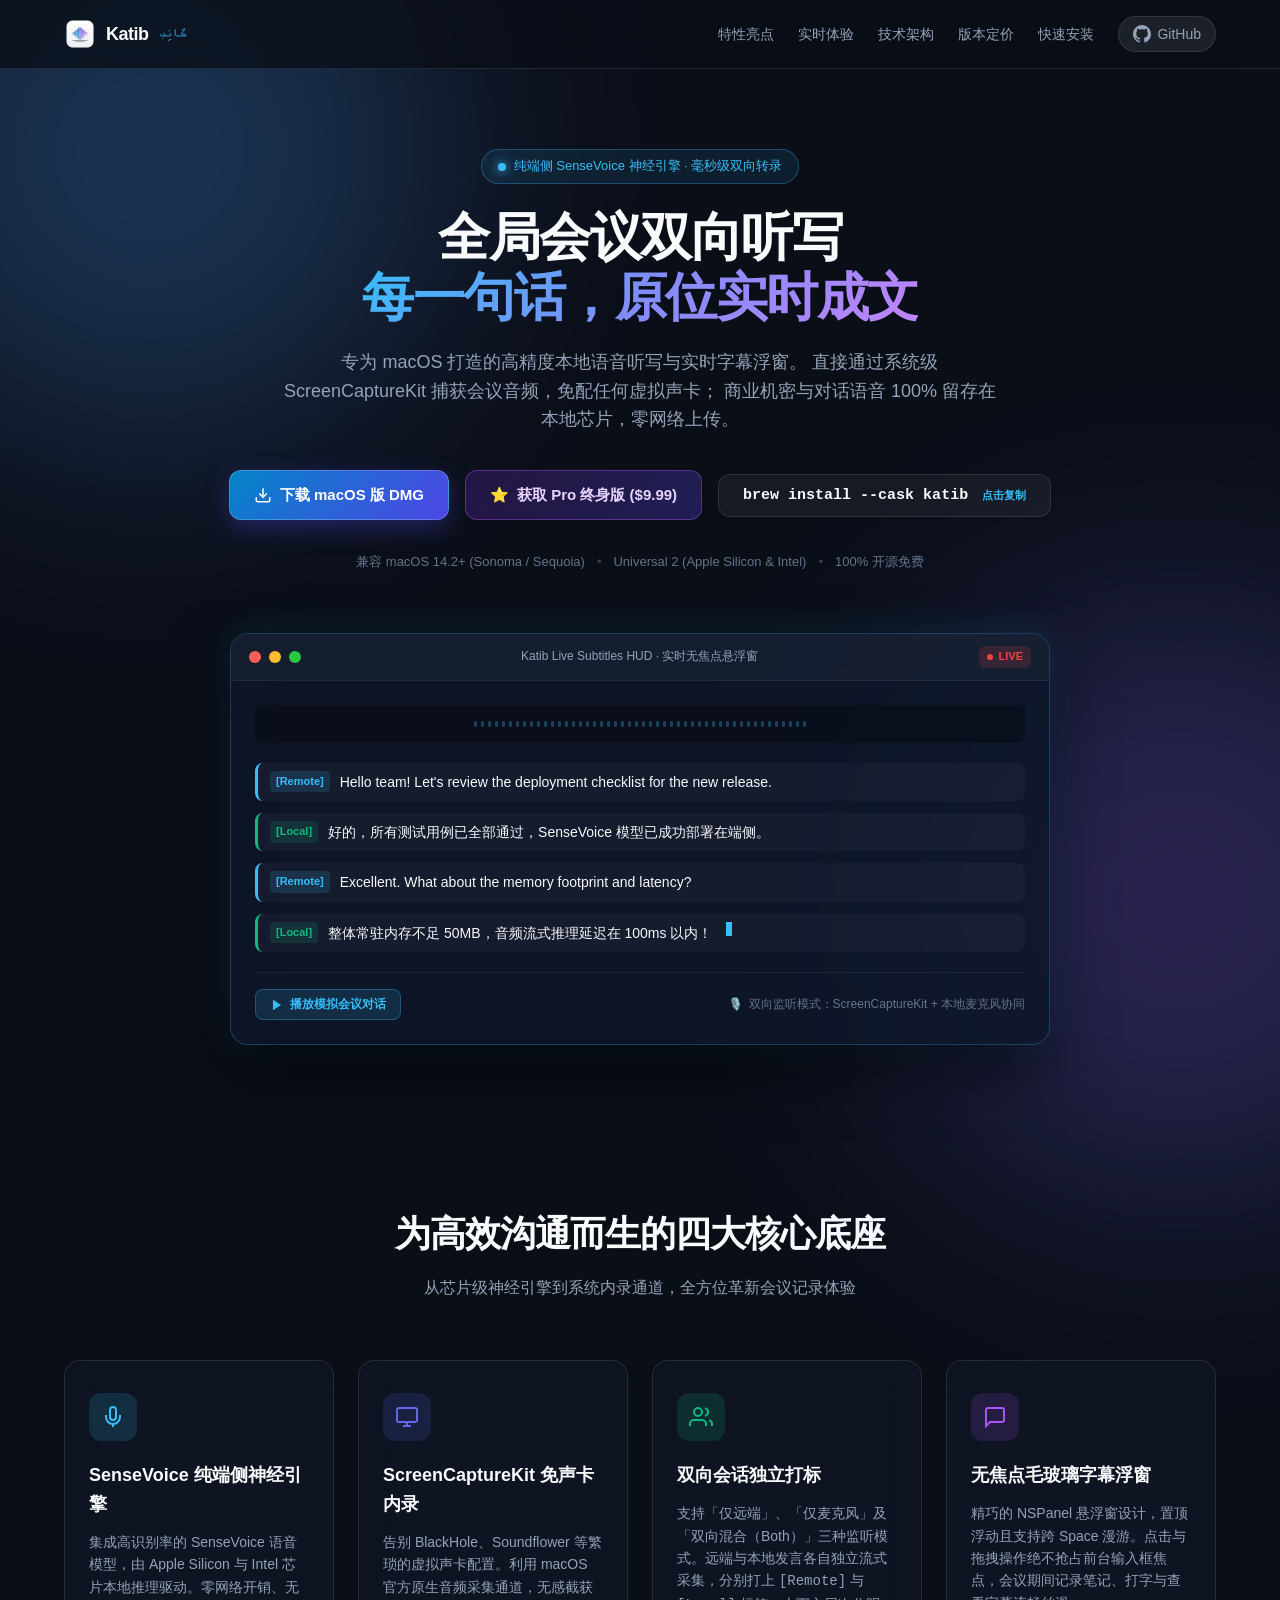
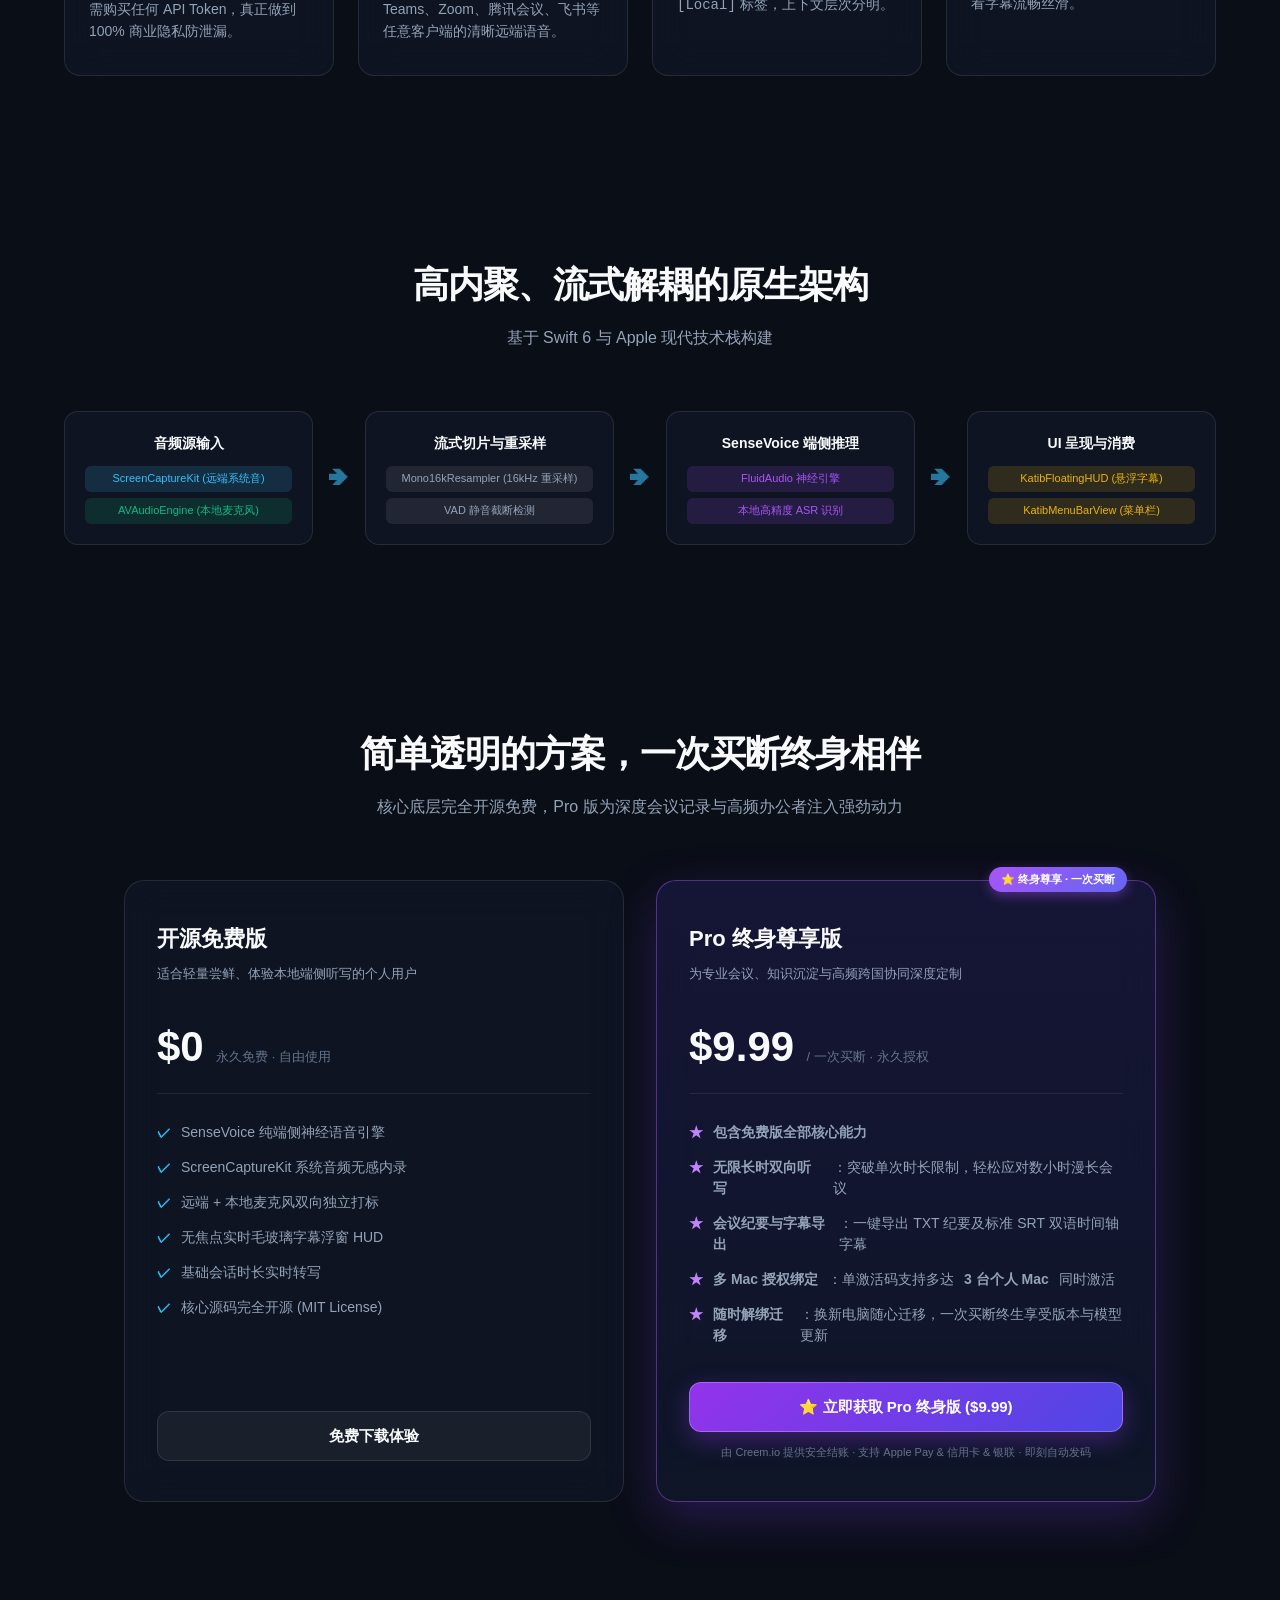
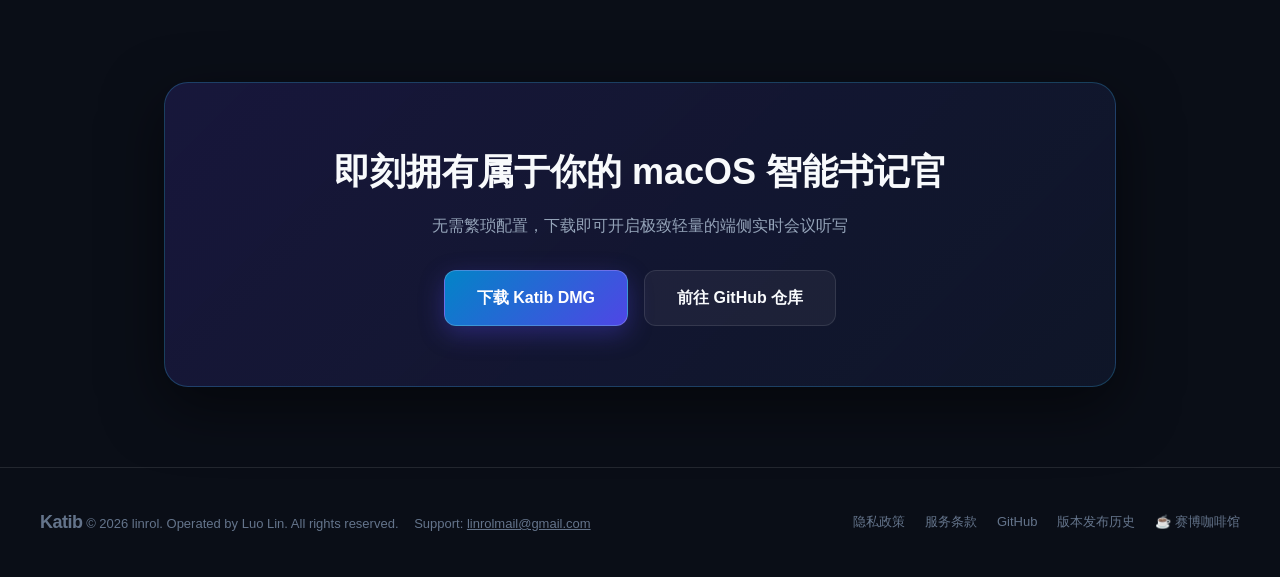
==== commit adcbca31: "docs: add compliance pages, dynamic canonical URLs and cyber cafe link" ====
--- a/docs/index.html
+++ b/docs/index.html
@@ -14,17 +14,17 @@
     />
     <meta name="author" content="linrol" />
     <meta name="robots" content="index, follow" />
-    <link rel="canonical" href="https://linrol.github.io/katib/" />
+    <link rel="canonical" href="https://linrol.eu.org/katib/" />
 
     <!-- Open Graph / Facebook -->
     <meta property="og:type" content="website" />
-    <meta property="og:url" content="https://linrol.github.io/katib/" />
+    <meta property="og:url" content="https://linrol.eu.org/katib/" />
     <meta property="og:title" content="Katib · 毫秒级端侧双向会议听写与实时字幕" />
     <meta
       property="og:description"
       content="专为 macOS 打造的纯端侧离线语音转写工具。ScreenCaptureKit 免声卡内录 + SenseVoice 本地神经引擎，零延迟，100% 隐私安全。"
     />
-    <meta property="og:image" content="https://linrol.github.io/katib/assets/app-icon.png" />
+    <meta property="og:image" content="https://linrol.eu.org/katib/assets/app-icon.png" />
 
     <!-- Twitter -->
     <meta name="twitter:card" content="summary" />
@@ -33,7 +33,7 @@
       name="twitter:description"
       content="专为 macOS 打造的纯端侧离线语音转写工具。ScreenCaptureKit 免声卡内录 + SenseVoice 本地神经引擎，零延迟，100% 隐私安全。"
     />
-    <meta name="twitter:image" content="https://linrol.github.io/katib/assets/app-icon.png" />
+    <meta name="twitter:image" content="https://linrol.eu.org/katib/assets/app-icon.png" />
 
     <!-- Theme & Icons -->
     <meta name="theme-color" content="#0b0f19" />
@@ -372,12 +372,15 @@
       <div class="footer-container">
         <div class="footer-left">
           <span class="brand-name">Katib</span>
-          <span class="copyright">© 2026 linrol. Open sourced under MIT License.</span>
+          <span class="copyright">© 2026 linrol. Operated by Luo Lin. All rights reserved.</span>
+          <span class="support-info" style="margin-left: 12px;">Support: <a href="mailto:linrolmail@gmail.com" style="color:inherit; text-decoration:underline;">linrolmail@gmail.com</a></span>
         </div>
         <div class="footer-links">
-          <a href="https://github.com/linrol/katib">GitHub</a>
-          <a href="https://github.com/linrol/katib/issues">反馈与建议</a>
-          <a href="https://github.com/linrol/katib/releases">版本发布历史</a>
+          <a href="privacy.html">隐私政策</a>
+          <a href="terms.html">服务条款</a>
+          <a href="https://github.com/linrol/katib" target="_blank" rel="noopener">GitHub</a>
+          <a href="https://github.com/linrol/katib/releases" target="_blank" rel="noopener">版本发布历史</a>
+          <a href="/" target="_blank" rel="noopener">☕ 赛博咖啡馆</a>
         </div>
       </div>
     </footer>
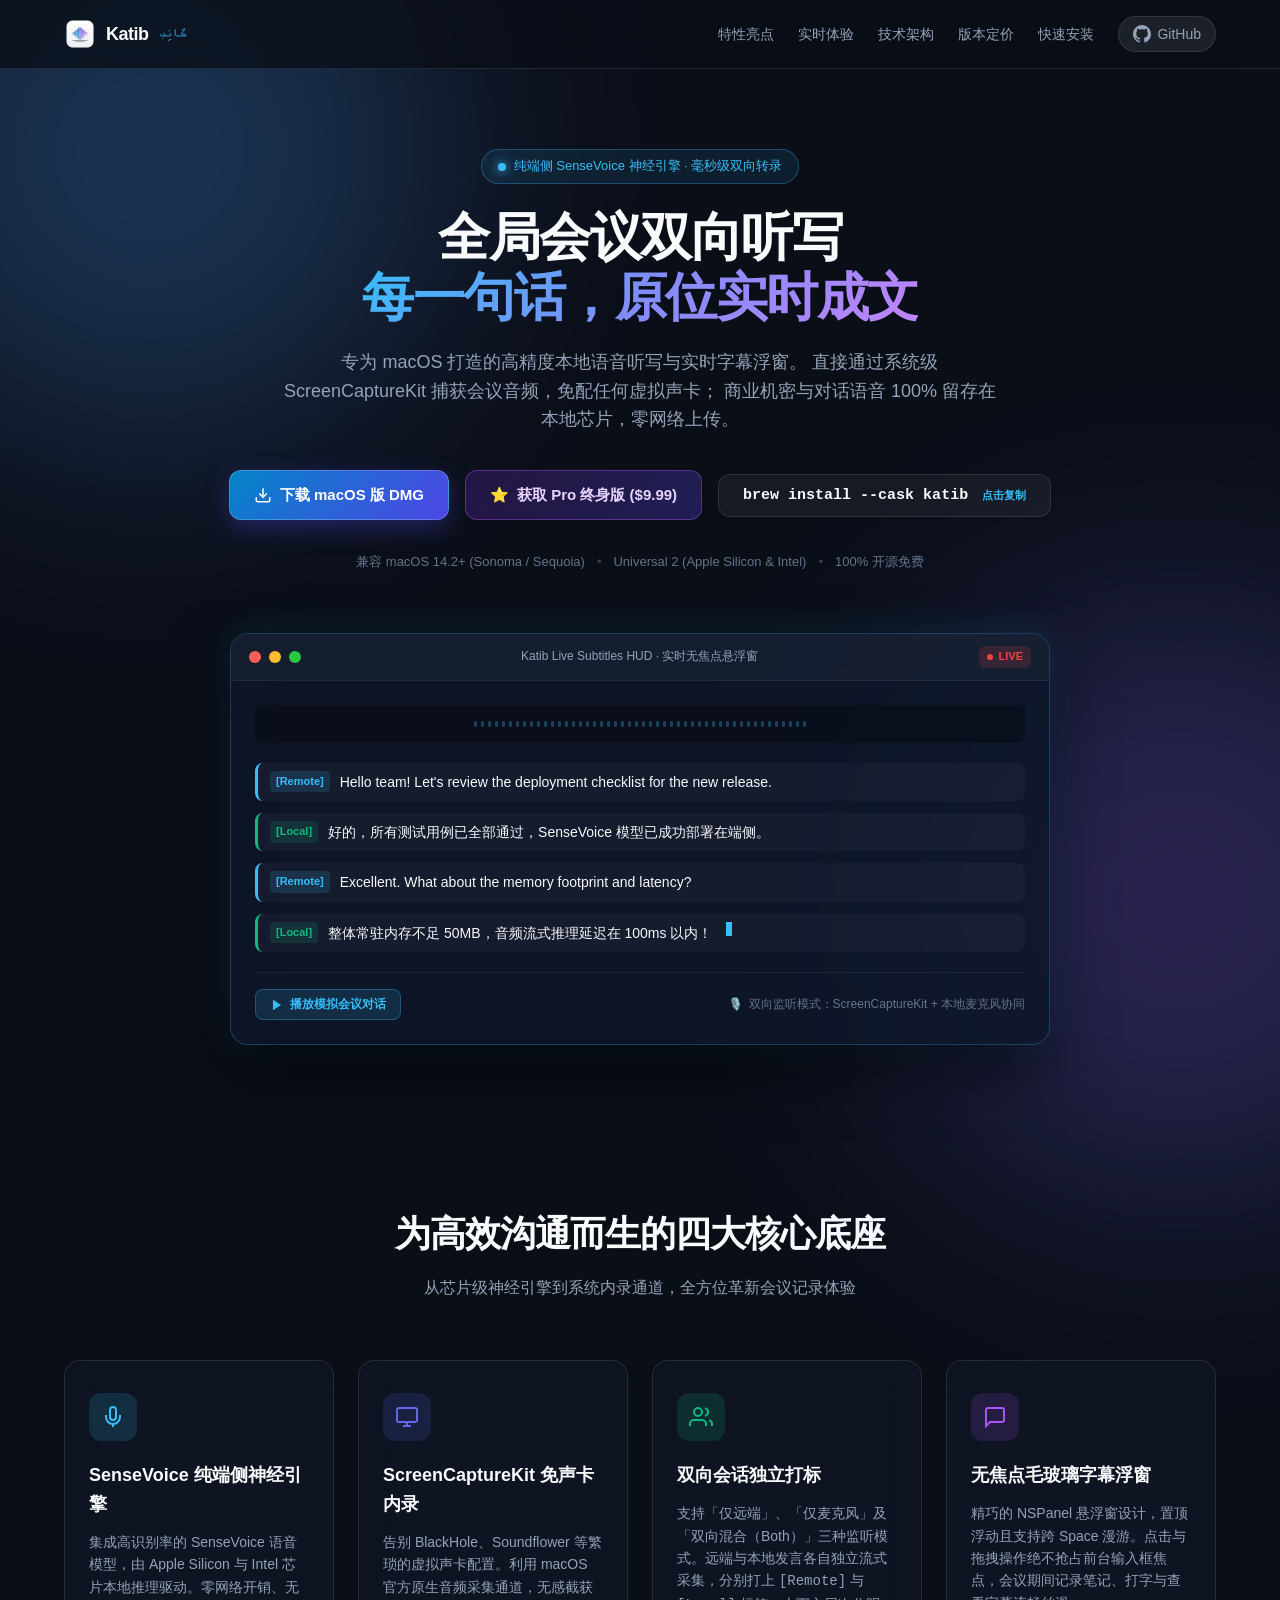
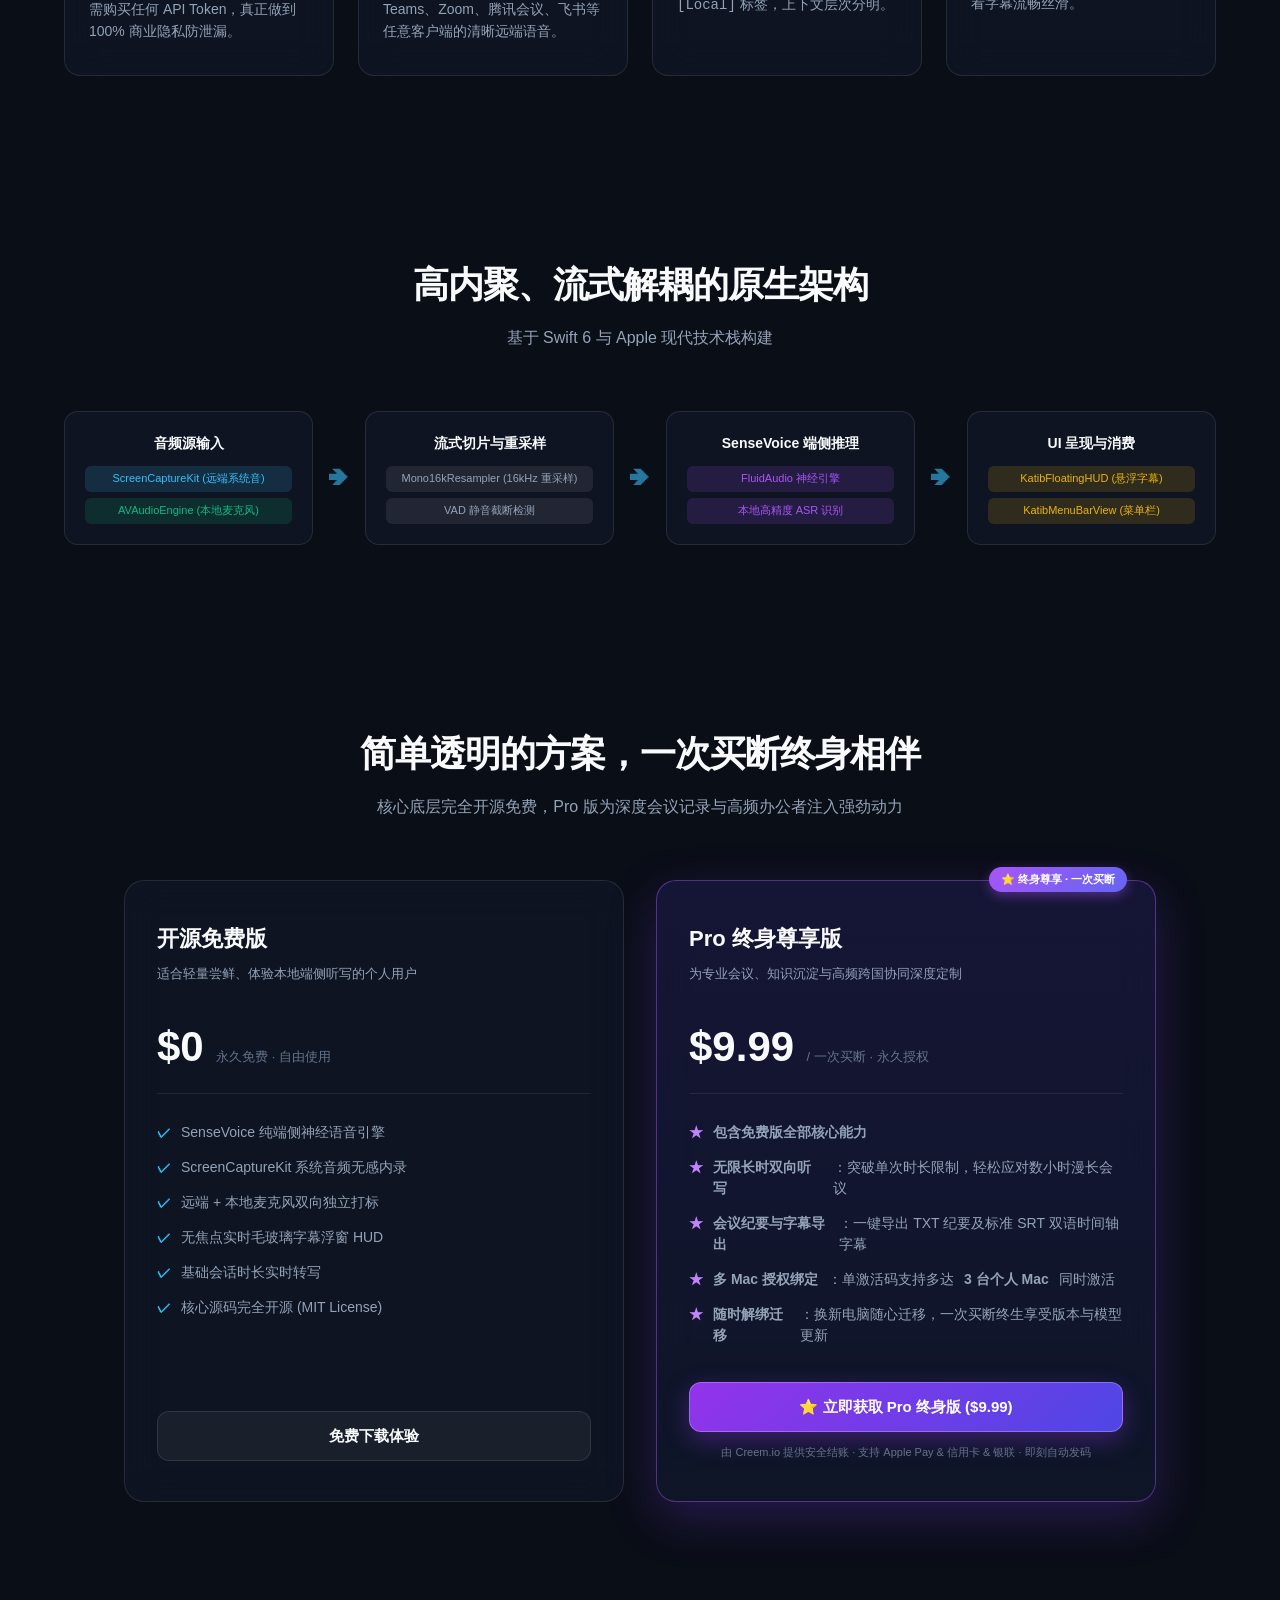
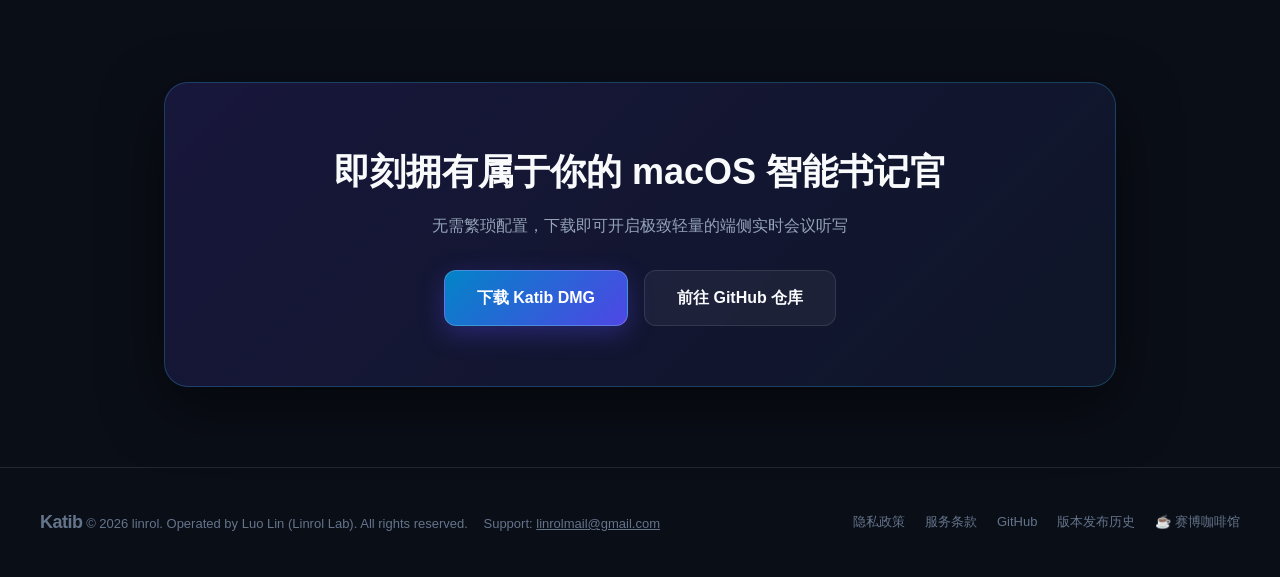
==== commit 92a62ba0: "docs: align legal footer with Linrol Lab business name" ====
--- a/docs/index.html
+++ b/docs/index.html
@@ -372,7 +372,7 @@
       <div class="footer-container">
         <div class="footer-left">
           <span class="brand-name">Katib</span>
-          <span class="copyright">© 2026 linrol. Operated by Luo Lin. All rights reserved.</span>
+          <span class="copyright">© 2026 linrol. Operated by Luo Lin (Linrol Lab). All rights reserved.</span>
           <span class="support-info" style="margin-left: 12px;">Support: <a href="mailto:linrolmail@gmail.com" style="color:inherit; text-decoration:underline;">linrolmail@gmail.com</a></span>
         </div>
         <div class="footer-links">
